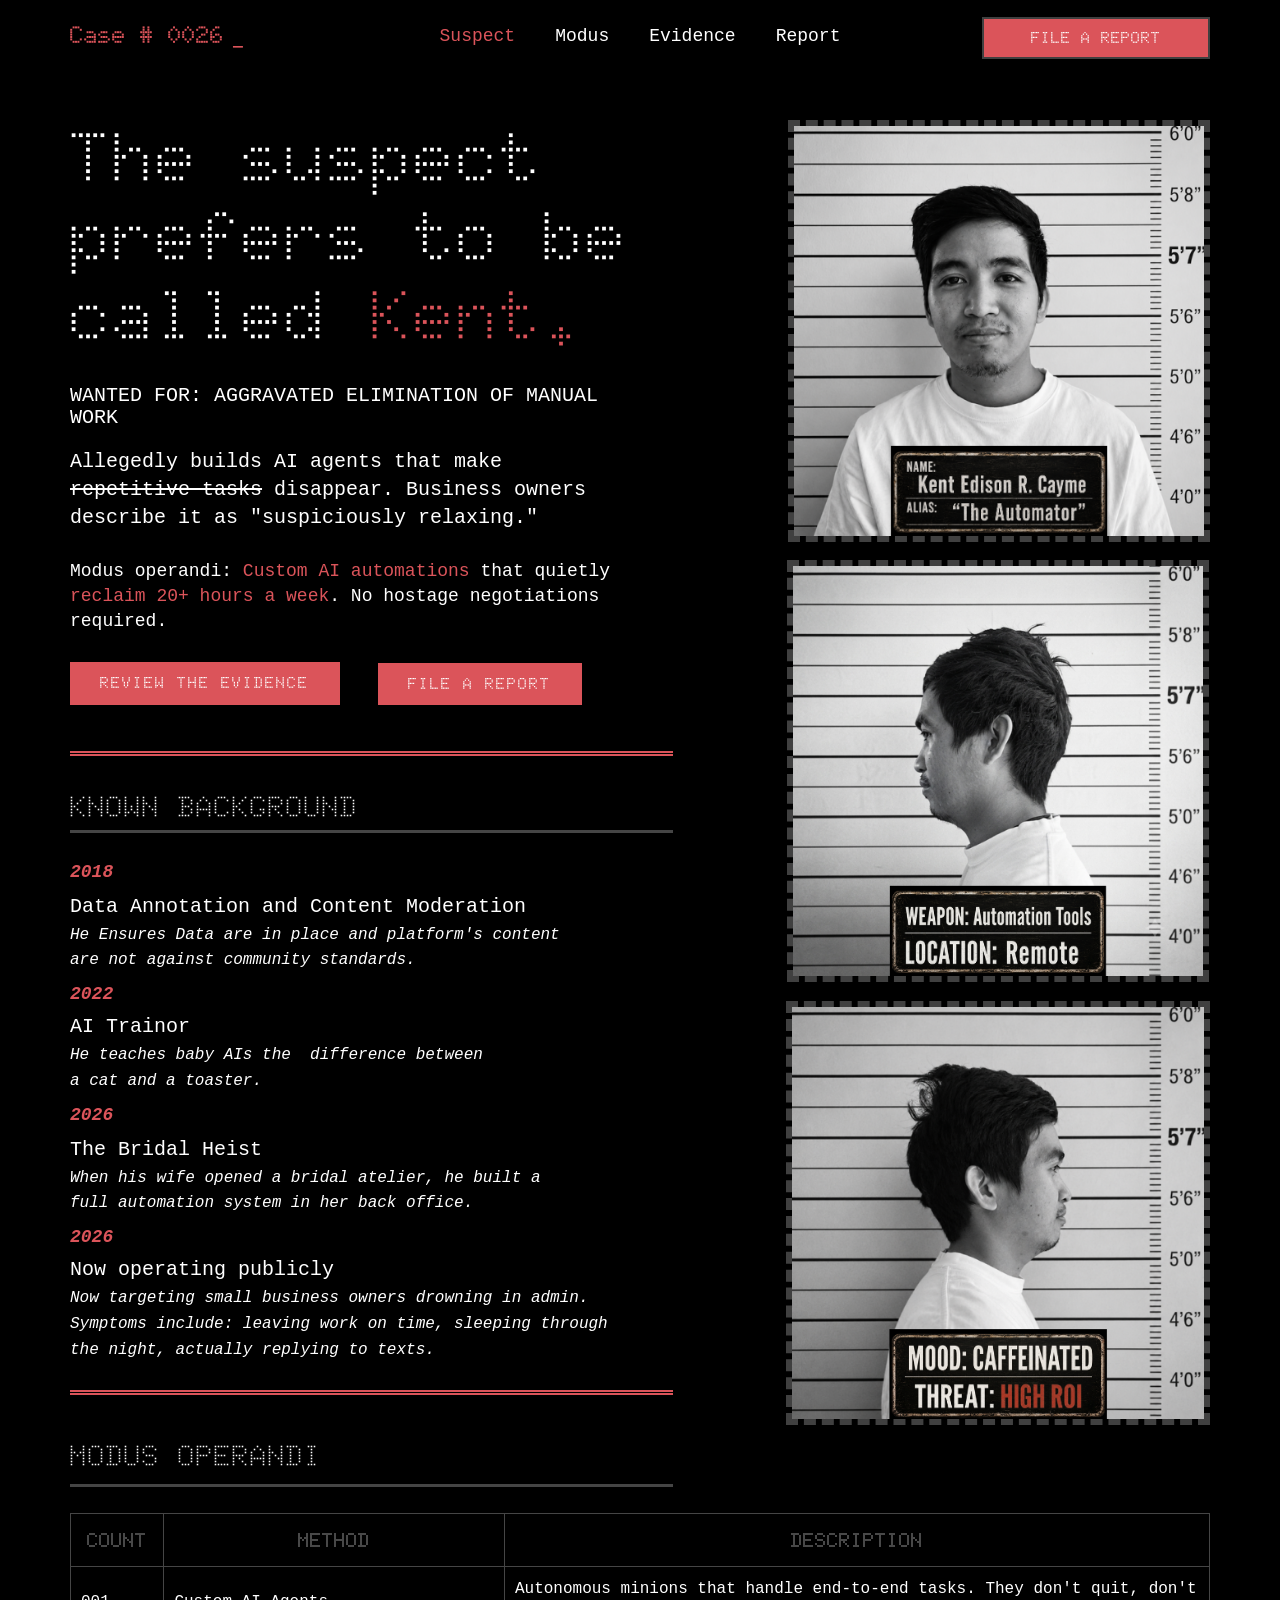
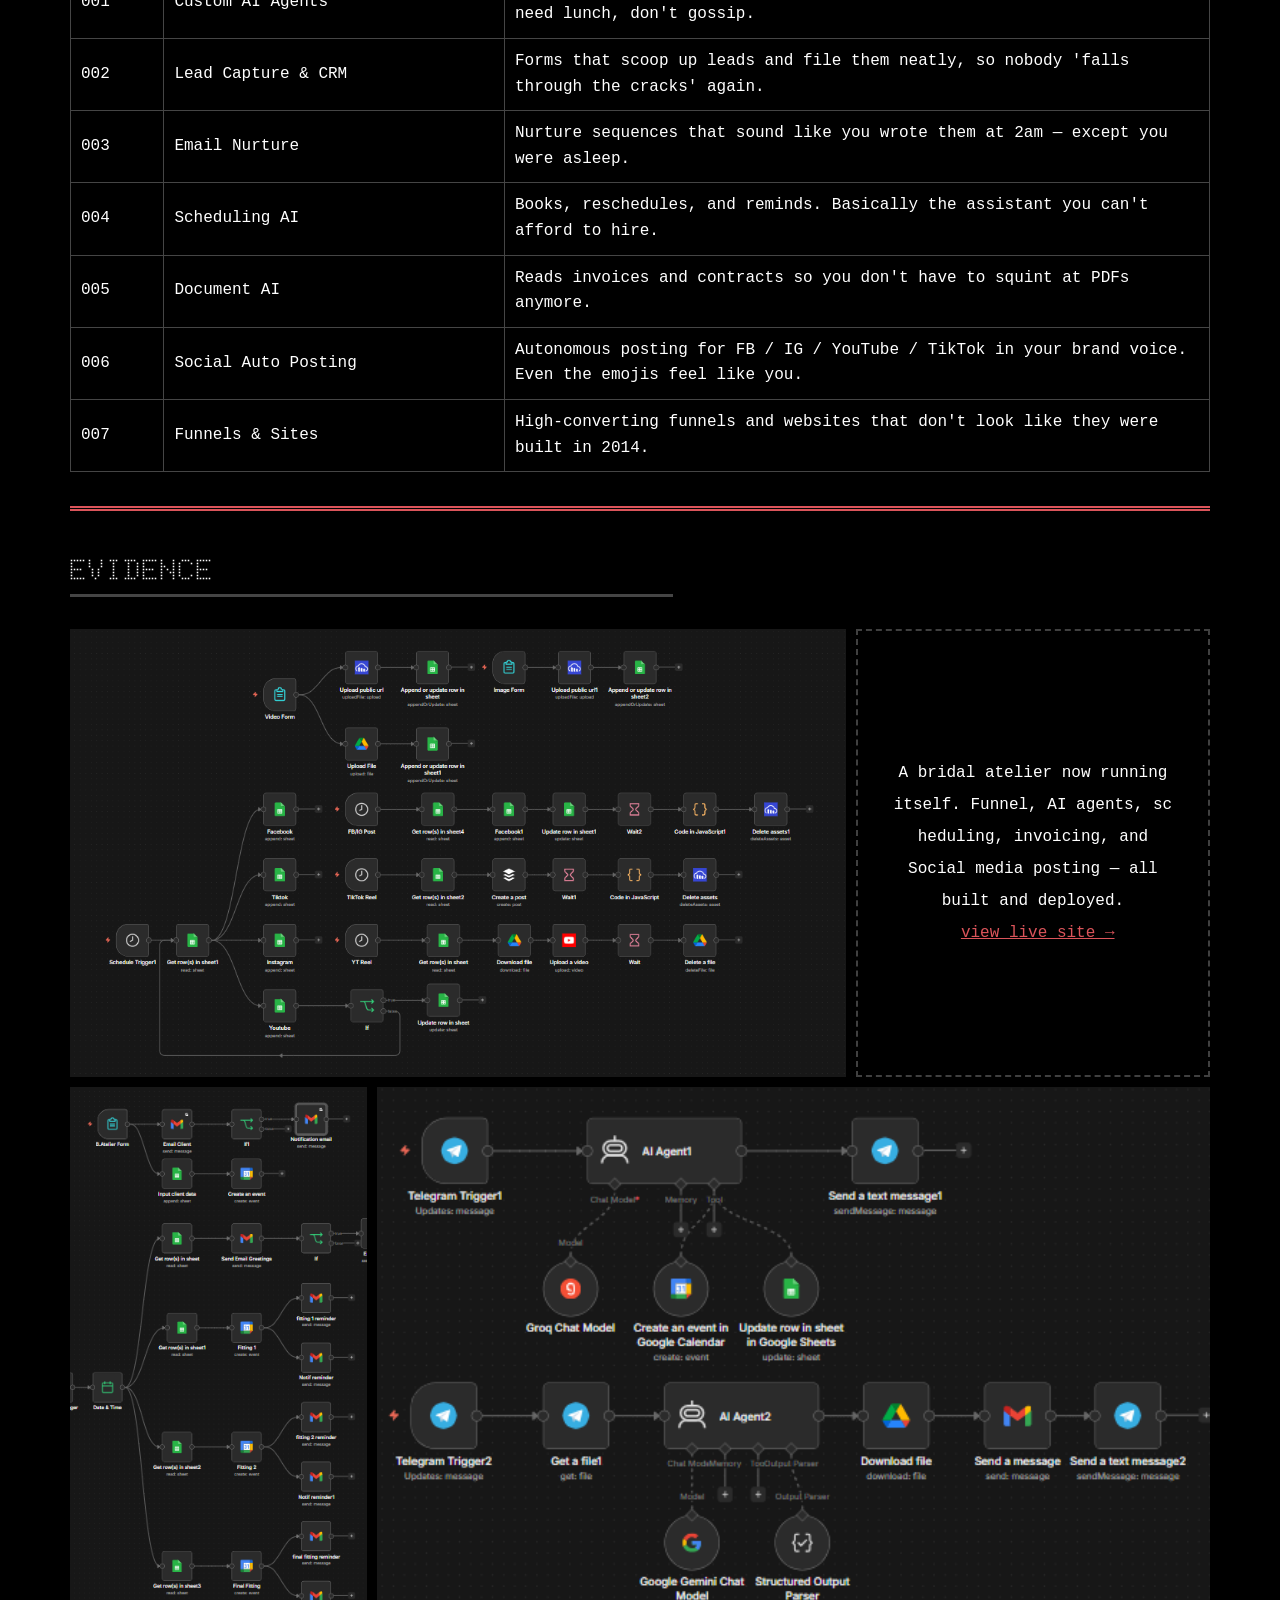
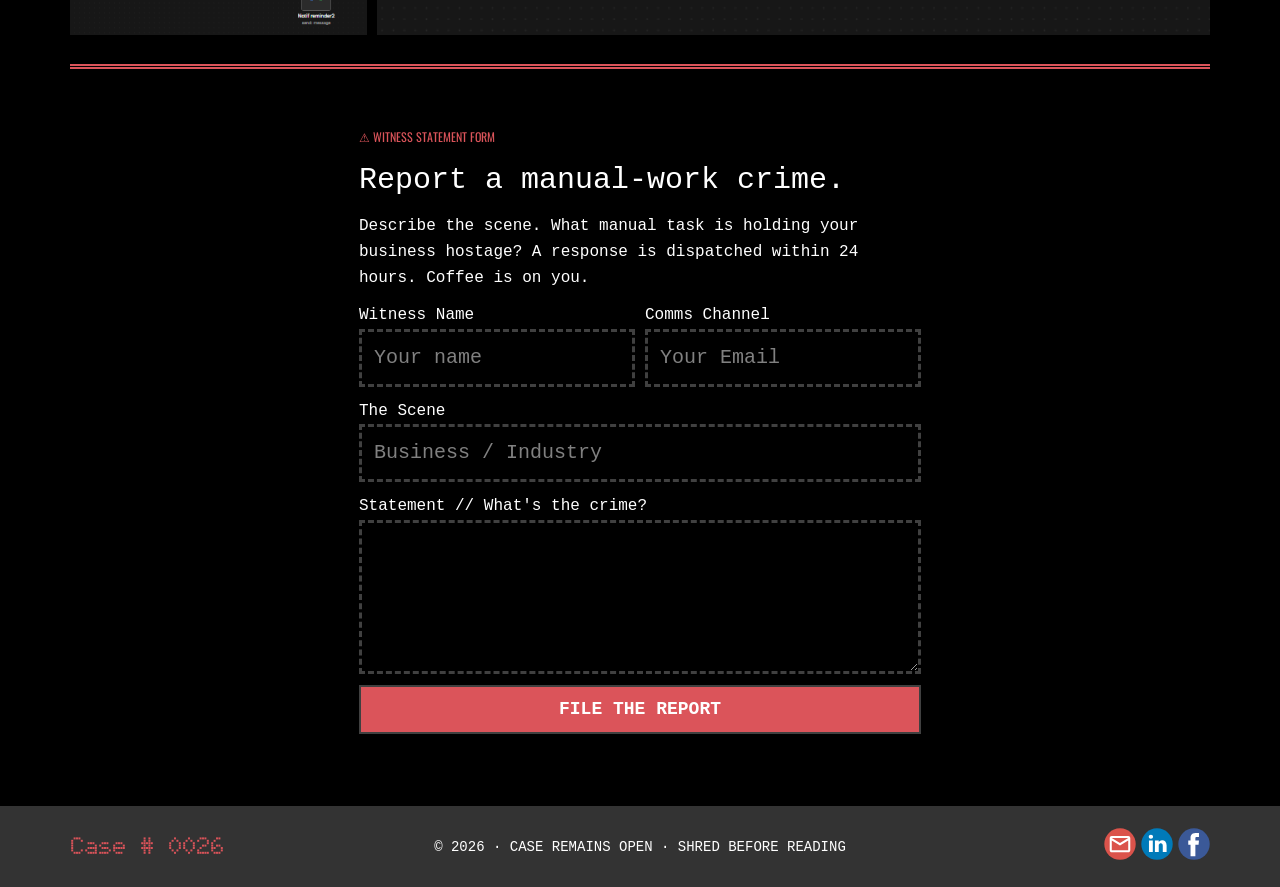
==== index.html @ fbcd0677 "Add files via upload" ====
<!DOCTYPE html>
<html style="font-size: 16px;" lang="en"><head>
    <meta name="viewport" content="width=device-width, initial-scale=1.0">
    <meta charset="utf-8">
    <meta name="keywords" content="​The suspect prefers to be called&nbsp;Kent., ​WANTED FOR: AGGRAVATED ELIMINATION OF MANUAL WORK">
    <meta name="description" content="">
    <title>Home</title>
    <link rel="stylesheet" href="nicepage.css" media="screen">
<link rel="stylesheet" href="index.css" media="screen">
    <script class="u-script" type="text/javascript" src="jquery.js" defer=""></script>
    <script class="u-script" type="text/javascript" src="nicepage.js" defer=""></script>
    <meta name="generator" content="Nicepage 8.6.2, nicepage.com">
    
    
    
    
    
    
    <link id="u-page-google-font" rel="stylesheet" href="https://fonts.googleapis.com/css2?display=swap&amp;family=Roboto:ital,wght@0,100;0,200;0,300;0,400;0,500;0,600;0,700;0,800;0,900;1,100;1,200;1,300;1,400;1,500;1,600;1,700;1,800;1,900&amp;family=Open+Sans:ital,wght@0,300;0,400;0,500;0,600;0,700;0,800;1,300;1,400;1,500;1,600;1,700;1,800&amp;family=Oswald:wght@200;300;400;500;600;700&amp;family=Doto:wght@100;200;300;400;500;600;700;800;900">
    <script type="application/ld+json">{
		"@context": "http://schema.org",
		"@type": "Organization",
		"name": "",
		"sameAs": [
				"mailto:kent.cayme@gmail.com",
				"https://www.linkedin.com/in/kent-cayme/",
				"https://www.facebook.com/kent.cayme"
		]
}</script>
    <meta name="theme-color" content="#478ac9">
    <meta property="og:title" content="Home">
    <meta property="og:type" content="website">
  <meta data-intl-tel-input-cdn-path="intlTelInput/"></head>
  <body data-home-page="Home.html" data-home-page-title="Home" data-path-to-root="./" data-include-products="false" class="u-body u-clearfix u-overlap u-overlap-contrast u-overlap-transparent u-xl-mode" data-lang="en"><header class="u-clearfix u-header u-sticky u-sticky-088b u-header" id="header" data-animation-name="" data-animation-duration="0" data-animation-delay="0" data-animation-direction=""><style class="u-sticky-style" data-style-id="088b">.u-sticky-fixed.u-sticky-088b, .u-body.u-sticky-fixed .u-sticky-088b {
background-color: #000000 !important; background-image: none !important
}.u-sticky-fixed.u-sticky-088b:before, .u-body.u-sticky-fixed .u-sticky-088b:before {
borders: top right bottom left !important; background-color: unset !important
} .u-sticky-fixed.u-sticky-088b .u-background-video, .u-body.u-sticky-fixed .u-sticky-088b .u-background-video {
display: none !important
}</style><div class="u-clearfix u-sheet u-valign-middle-lg u-valign-middle-md u-valign-middle-sm u-sheet-1">
        <p class="u-custom-font u-text u-text-default u-text-palette-2-base u-text-1">
          <a class="u-active-none u-border-none u-btn u-button-link u-button-style u-hover-none u-none u-text-palette-2-base u-btn-1" href="./#block-7" data-page-id="153428458">Case # 0026</a>
        </p>
        <p class="infinite u-text u-text-default-lg u-text-default-md u-text-default-sm u-text-default-xl u-text-palette-2-base u-text-2" data-animation-name="flash" data-animation-duration="2000" data-animation-delay="0" data-animation-direction="">_</p>
        <nav class="u-menu u-menu-one-level u-offcanvas u-menu-1" data-responsive-from="SM" role="navigation">
          <div class="menu-collapse u-custom-font u-font-courier-new" style="font-size: 1.125rem; letter-spacing: 0px;">
            <a class="u-button-style u-custom-border u-custom-left-right-menu-spacing u-custom-padding-bottom u-custom-text-active-color u-custom-text-hover-color u-custom-top-bottom-menu-spacing u-hamburger-link u-nav-link u-text-active-palette-1-base u-text-hover-palette-2-base" href="#" tabindex="-1" aria-label="Open menu" aria-controls="18aa">
              <svg class="u-svg-link" viewBox="0 0 24 24"><use xmlns:xlink="http://www.w3.org/1999/xlink" xlink:href="#menu-hamburger"></use></svg>
              <svg class="u-svg-content" version="1.1" id="menu-hamburger" viewBox="0 0 16 16" x="0px" y="0px" xmlns:xlink="http://www.w3.org/1999/xlink" xmlns="http://www.w3.org/2000/svg"><g><rect y="1" width="16" height="2"></rect><rect y="7" width="16" height="2"></rect><rect y="13" width="16" height="2"></rect>
</g></svg>
            </a>
          </div>
          <div class="u-custom-menu u-nav-container">
            <ul role="menubar" class="u-custom-font u-font-courier-new u-nav u-unstyled u-nav-1"><li role="none" class="u-nav-item"><a tabindex="-1" role="menuitem" class="u-button-style u-nav-link u-text-hover-palette-2-base u-nav-link-2" href="./#block-7" data-page-id="153428458" aria-haspopup="true">Suspect</a>
</li><li role="none" class="u-nav-item"><a tabindex="-1" role="menuitem" class="u-button-style u-nav-link u-text-hover-palette-2-base u-nav-link-2" href="./#block-8" data-page-id="153428458">Modus</a>
</li><li role="none" class="u-nav-item"><a tabindex="-1" role="menuitem" class="u-button-style u-nav-link u-text-hover-palette-2-base u-nav-link-2" href="./#block-9" data-page-id="153428458">Evidence</a>
</li><li role="none" class="u-nav-item"><a tabindex="-1" role="menuitem" class="u-button-style u-nav-link u-text-hover-palette-2-base u-nav-link-2" href="./#block-10" data-page-id="153428458">Report</a>
</li></ul>
          </div>
          <div class="u-custom-menu u-nav-container-collapse" id="18aa" role="region" aria-label="Menu panel">
            <div class="u-black u-container-style u-inner-container-layout u-opacity u-opacity-95 u-sidenav">
              <div class="u-inner-container-layout u-sidenav-overflow">
                <div class="u-menu-close" tabindex="-1" aria-label="Close menu"></div>
                <ul class="u-align-center u-nav u-popupmenu-items u-unstyled u-nav-2" role="menubar"><li role="none" class="u-nav-item"><a tabindex="-1" role="menuitem" class="u-button-style u-nav-link" href="./#block-7" data-page-id="153428458" aria-haspopup="true">Suspect</a>
</li><li role="none" class="u-nav-item"><a tabindex="-1" role="menuitem" class="u-button-style u-nav-link" href="./#block-8" data-page-id="153428458">Modus</a>
</li><li role="none" class="u-nav-item"><a tabindex="-1" role="menuitem" class="u-button-style u-nav-link" href="./#block-9" data-page-id="153428458">Evidence</a>
</li><li role="none" class="u-nav-item"><a tabindex="-1" role="menuitem" class="u-button-style u-nav-link" href="./#block-10" data-page-id="153428458">Report</a>
</li></ul>
              </div>
            </div>
            <div class="u-black u-menu-overlay u-opacity u-opacity-70"></div>
          </div>
        </nav>
        <a href="./#block-10" data-page-id="153428458" class="u-align-center u-border-2 u-border-grey-75 u-border-hover-grey-60 u-btn u-button-style u-custom-font u-hover-white u-palette-2-base u-text-active-white u-btn-2">FILE A REPORT </a>
      </div><style class="u-sticky-style" data-style-id="088b">.u-sticky-fixed.u-sticky-088b, .u-body.u-sticky-fixed .u-sticky-088b {
background-color: #000000 !important; background-image: none !important
}.u-sticky-fixed.u-sticky-088b:before, .u-body.u-sticky-fixed .u-sticky-088b:before {
borders: top right bottom left !important; background-color: unset !important
} .u-sticky-fixed.u-sticky-088b .u-background-video, .u-body.u-sticky-fixed .u-sticky-088b .u-background-video {
display: none !important
}</style></header>
    <section class="u-black u-clearfix u-section-1" id="block-7">
      <div class="u-clearfix u-sheet u-valign-bottom-xl u-sheet-1">
        <div class="data-layout-selected u-align-left-xs u-clearfix u-expanded-width u-layout-wrap u-layout-wrap-1">
          <div class="u-layout">
            <div class="u-layout-row">
              <div class="u-container-align-center-xs u-container-style u-layout-cell u-size-36 u-layout-cell-1">
                <div class="u-container-layout u-valign-top-xl u-container-layout-1">
                  <h1 class="u-align-center-xs u-custom-font u-text u-text-1"> The suspect prefers to be called&nbsp;<span class="u-text-palette-2-base">Kent.</span>
                  </h1>
                  <h2 class="u-align-center-xs u-custom-font u-font-courier-new u-text u-text-2"> WANTED FOR: AGGRAVATED ELIMINATION OF MANUAL WORK</h2>
                  <h6 class="u-align-center-xs u-custom-font u-font-courier-new u-text u-text-3"> Allegedly builds AI agents that make&nbsp;<br><span style="text-decoration: line-through !important;">repetitive tasks</span> disappear. Business owners&nbsp;<br>describe it as "suspiciously relaxing." 
                  </h6>
                  <p class="u-align-center-xs u-custom-font u-font-courier-new u-text u-text-4"> Modus operandi: <span class="u-text-palette-2-base">Custom AI automations</span>&nbsp;that quietly <span class="u-text-palette-2-base">reclaim&nbsp;20+ hours a week</span>. No hostage negotiations required.
                  </p>
                  <a href="./#block-9" data-page-id="153428458" class="u-align-center-xs u-border-none u-btn u-button-style u-custom-font u-hover-white u-palette-2-base u-btn-1"> Review the Evidence</a>
                  <a href="./#block-10" data-page-id="153428458" class="u-align-center-xs u-border-none u-btn u-button-style u-custom-font u-hover-white u-palette-2-base u-btn-2">File A report </a>
                  <div class="u-border-5 u-border-palette-2-base u-shape u-shape-bottom u-shape-left u-shape-line u-shape-right u-shape-1"></div>
                  <p class="u-align-center-xs u-custom-font u-text u-text-5">KNOWN BACKGROUND</p>
                  <div class="u-border-3 u-border-grey-dark-1 u-expanded-width-xs u-shape u-shape-bottom u-shape-left u-shape-line u-shape-right u-shape-2"></div>
                  <p class="u-align-center-xs u-custom-font u-font-courier-new u-text u-text-palette-2-base u-text-6">2018</p>
                  <p class="u-align-center-xs u-custom-font u-font-courier-new u-text u-text-default u-text-7">Data Annotation and Content Moderat<span style="font-weight: 400;"></span>ion<span style="font-weight: 700;"></span>
                  </p>
                  <p class="u-align-center-xs u-custom-font u-font-courier-new u-text u-text-8">He Ensures Data are in place and platform's content are not against community standards.</p>
                  <p class="u-align-center-xs u-custom-font u-font-courier-new u-text u-text-palette-2-base u-text-9">20<span style="font-size: 1.5rem;"></span>22
                  </p>
                  <p class="u-align-center-xs u-custom-font u-font-courier-new u-text u-text-default u-text-10">AI Trainor<span style="font-weight: 700;"></span>
                  </p>
                  <p class="u-align-center-xs u-custom-font u-font-courier-new u-text u-text-default u-text-11">He teaches baby AIs the&nbsp; difference&nbsp;between&nbsp;<br>a cat and a toaster.
                  </p>
                  <p class="u-align-center-xs u-custom-font u-font-courier-new u-text u-text-palette-2-base u-text-12">20<span style="font-size: 1.5rem;"></span>26
                  </p>
                  <p class="u-align-center-xs u-custom-font u-font-courier-new u-text u-text-13">The Bridal Heist</p>
                  <p class="u-align-center-xs u-custom-font u-font-courier-new u-text u-text-14"> When his wife opened a bridal atelier, he built a full automation system in her back office.</p>
                  <p class="u-align-center-xs u-custom-font u-font-courier-new u-text u-text-palette-2-base u-text-15">20<span style="font-size: 1.5rem;"></span>26
                  </p>
                  <p class="u-align-center-xs u-custom-font u-font-courier-new u-text u-text-16"> Now operating publicly</p>
                  <p class="u-align-center-xs u-custom-font u-font-courier-new u-text u-text-17"> Now targeting small business owners drowning in admin. Symptoms include: leaving work on time, sleeping through the night, actually replying to texts.</p>
                  <div class="u-border-5 u-border-palette-2-base u-shape u-shape-bottom u-shape-left u-shape-line u-shape-right u-shape-3"></div>
                </div>
              </div>
              <div class="u-container-style u-layout-cell u-size-24 u-layout-cell-2">
                <div class="u-container-layout u-valign-bottom-xl u-container-layout-2">
                  <img class="u-border-6 u-border-grey-75 u-hover-feature u-image u-image-default u-preserve-proportions u-image-1" src="images/Untitleddesign5.png" alt="" data-image-width="500" data-image-height="500">
                  <img class="u-border-6 u-border-grey-75 u-hover-feature u-image u-image-default u-preserve-proportions u-image-2" src="images/Untitleddesign6.png" alt="" data-image-width="500" data-image-height="500">
                  <img class="u-border-6 u-border-grey-75 u-hover-feature u-image u-image-default u-preserve-proportions u-image-3" src="images/Untitleddesign7.png" alt="" data-image-width="500" data-image-height="500">
                </div>
              </div>
            </div>
          </div>
        </div>
      </div>
      
      
      
    </section>
    <section class="u-black u-clearfix u-section-2" id="block-8">
      <div class="u-clearfix u-sheet u-valign-middle-xl u-sheet-1">
        <p class="u-align-center-xs u-custom-font u-text u-text-1">Modus Operandi<span style="font-size: 2.25rem;"></span>
        </p>
        <div class="u-border-3 u-border-grey-dark-1 u-expanded-width-xs u-shape u-shape-bottom u-shape-left u-shape-line u-shape-right u-shape-1"></div>
        <div class="u-expanded-width u-table u-table-responsive u-table-1">
          <table class="u-table-entity">
            <colgroup>
              <col width="8.2%">
              <col width="29.9%">
              <col width="61.9%">
            </colgroup>
            <tbody class="u-align-left u-custom-font u-font-courier-new u-table-body">
              <tr style="height: 39px;">
                <td class="u-align-center u-border-1 u-border-grey-dark-1 u-custom-font u-table-cell u-table-cell-1"> COUNT</td>
                <td class="u-align-center u-border-1 u-border-grey-dark-1 u-custom-font u-table-cell u-table-cell-2">METHOD </td>
                <td class="u-align-center u-border-1 u-border-grey-dark-1 u-custom-font u-table-cell u-table-cell-3"> DESCRIPTION</td>
              </tr>
              <tr style="height: 60px;">
                <td class="u-border-1 u-border-grey-dark-1 u-table-cell u-table-cell-4">001</td>
                <td class="u-border-1 u-border-grey-dark-1 u-table-cell u-table-cell-5"> Custom AI Agents</td>
                <td class="u-border-1 u-border-grey-dark-1 u-table-cell u-table-cell-6"> Autonomous minions that handle end-to-end tasks. They don't quit, don't need lunch, don't gossip.</td>
              </tr>
              <tr style="height: 60px;">
                <td class="u-border-1 u-border-grey-dark-1 u-table-cell u-table-cell-7">002</td>
                <td class="u-border-1 u-border-grey-dark-1 u-table-cell u-table-cell-8">Lead Capture &amp; CRM </td>
                <td class="u-border-1 u-border-grey-dark-1 u-table-cell u-table-cell-9"> Forms that scoop up leads and file them neatly, so nobody 'falls through the cracks' again.</td>
              </tr>
              <tr style="height: 60px;">
                <td class="u-border-1 u-border-grey-dark-1 u-table-cell u-table-cell-10">003</td>
                <td class="u-border-1 u-border-grey-dark-1 u-table-cell u-table-cell-11"> Email Nurture</td>
                <td class="u-border-1 u-border-grey-dark-1 u-table-cell u-table-cell-12"> Nurture sequences that sound like you wrote them at 2am — except you were asleep.</td>
              </tr>
              <tr style="height: 60px;">
                <td class="u-border-1 u-border-grey-dark-1 u-table-cell u-table-cell-13">004</td>
                <td class="u-border-1 u-border-grey-dark-1 u-table-cell u-table-cell-14"> Scheduling AI</td>
                <td class="u-border-1 u-border-grey-dark-1 u-table-cell u-table-cell-15"> Books, reschedules, and reminds. Basically the assistant you can't afford to hire.</td>
              </tr>
              <tr style="height: 60px;">
                <td class="u-border-1 u-border-grey-dark-1 u-table-cell u-table-cell-16">005</td>
                <td class="u-border-1 u-border-grey-dark-1 u-table-cell u-table-cell-17"> Document AI</td>
                <td class="u-border-1 u-border-grey-dark-1 u-table-cell u-table-cell-18"> Reads invoices and contracts so you don't have to squint at PDFs anymore.</td>
              </tr>
              <tr style="height: 60px;">
                <td class="u-border-1 u-border-grey-dark-1 u-table-cell u-table-cell-19">006</td>
                <td class="u-border-1 u-border-grey-dark-1 u-table-cell u-table-cell-20"> Social Auto Posting</td>
                <td class="u-border-1 u-border-grey-dark-1 u-table-cell u-table-cell-21"> Autonomous posting for FB / IG / YouTube / TikTok in your brand voice. Even the emojis feel like you.</td>
              </tr>
              <tr style="height: 60px;">
                <td class="u-border-1 u-border-grey-dark-1 u-table-cell u-table-cell-22">007</td>
                <td class="u-border-1 u-border-grey-dark-1 u-table-cell u-table-cell-23"> Funnels &amp; Sites</td>
                <td class="u-border-1 u-border-grey-dark-1 u-table-cell u-table-cell-24"> High-converting funnels and websites that don't look like they were built in 2014.</td>
              </tr>
            </tbody>
          </table>
        </div>
      </div>
    </section>
    <section class="u-black u-clearfix u-section-3" id="block-9">
      <div class="u-clearfix u-sheet u-sheet-1">
        <div class="u-border-5 u-border-palette-2-base u-expanded-width u-shape u-shape-bottom u-shape-left u-shape-line u-shape-right u-shape-1"></div>
        <p class="u-align-center-xs u-custom-font u-text u-text-1">Evidence</p>
        <div class="u-border-3 u-border-grey-dark-1 u-expanded-width-xs u-shape u-shape-bottom u-shape-left u-shape-line u-shape-right u-shape-2"></div>
        <div class="data-layout-selected u-clearfix u-expanded-width u-gutter-10 u-layout-wrap u-layout-wrap-1">
          <div class="u-gutter-0 u-layout">
            <div class="u-layout-col">
              <div class="u-size-30">
                <div class="u-layout-row">
                  <div class="u-container-style u-hover-feature u-image u-layout-cell u-size-41 u-image-1" data-image-width="1040" data-image-height="630">
                    <div class="u-container-layout u-container-layout-1"></div>
                  </div>
                  <div class="u-container-style u-layout-cell u-size-19 u-layout-cell-2">
                    <div class="u-container-layout u-container-layout-2">
                      <div class="u-align-center u-border-2 u-border-grey-75 u-container-align-center u-container-style u-expanded-width u-group u-group-1">
                        <div class="u-container-layout u-valign-middle-xl u-valign-middle-xs u-container-layout-3">
                          <p class="u-custom-font u-font-courier-new u-text u-text-2"> A bridal atelier now running itself. Funnel, AI agents, sc​heduling, invoicing, and Social media posting — all built and deployed.<br>&nbsp;<a href="https://b-atelier.carrd.co/" class="u-active-none u-border-none u-btn u-button-link u-button-style u-hover-none u-none u-text-palette-2-base u-btn-1" target="_blank">view live site →</a>
                          </p>
                        </div>
                      </div>
                    </div>
                  </div>
                </div>
              </div>
              <div class="u-size-30">
                <div class="u-layout-row">
                  <div class="u-container-style u-hover-feature u-image u-layout-cell u-size-16 u-image-2">
                    <div class="u-container-layout u-valign-middle-xl u-container-layout-4"></div>
                  </div>
                  <div class="u-container-style u-hover-feature u-image u-layout-cell u-size-44 u-image-3">
                    <div class="u-container-layout u-container-layout-5"></div>
                  </div>
                </div>
              </div>
            </div>
          </div>
        </div>
      </div>
      
      
      
    </section>
    <section class="u-black u-clearfix u-section-4" id="block-10">
      <div class="u-clearfix u-sheet u-sheet-1">
        <div class="u-border-5 u-border-palette-2-base u-expanded-width u-shape u-shape-bottom u-shape-left u-shape-line u-shape-right u-shape-1"></div>
        <div class="u-expanded-width-xs u-form u-form-1">
          <form action="https://vmi3275437.contaboserver.net/webhook/Submit_Report" class="u-clearfix u-form-spacing-10 u-form-vertical u-inner-form" source="custom" name="Form" style="padding: 10px;" redirect-address="Thank-you.html" method="post">
            <p class="u-custom-font u-font-oswald u-form-group u-form-text u-text u-text-palette-2-base u-text-1"> ⚠ WITNESS STATEMENT FORM</p>
            <p class="u-custom-font u-font-courier-new u-form-group u-form-text u-text u-text-2"> Report a manual-work crime. </p>
            <p class="u-custom-font u-font-courier-new u-form-group u-form-text u-text u-text-3"> Describe the scene. What manual task is holding your business hostage? A response is dispatched within 24 hours. Coffee is on you.</p>
            <div class="u-form-group u-form-partition-factor-2">
              <label for="email-56d2" class="u-custom-font u-font-courier-new u-label u-text-white">Witness Name</label>
              <input type="text" placeholder="Your name" id="email-56d2" name="Name" class="u-border-3 u-border-grey-75 u-border-no-left u-border-no-right u-border-no-top u-custom-font u-font-courier-new u-input u-input-rectangle u-none u-input-1" required="required">
            </div>
            <div class="u-form-email u-form-group u-form-partition-factor-2 u-form-group-5">
              <label for="text-3a73" class="u-custom-font u-font-courier-new u-label u-text-white">Comms Channel</label>
              <input type="email" placeholder="Your Email" id="text-3a73" name="Email" class="u-border-3 u-border-grey-75 u-custom-font u-font-courier-new u-input u-input-rectangle u-none u-input-2" required="required">
            </div>
            <div class="u-form-group u-form-group-6">
              <label for="text-a0b1" class="u-custom-font u-font-courier-new u-label u-text-white">The Scene</label>
              <input type="text" placeholder="Business / Industry" id="text-a0b1" name="business_type" class="u-border-3 u-border-grey-75 u-custom-font u-font-courier-new u-input u-input-rectangle u-none u-input-3">
            </div>
            <div class="u-form-group u-form-textarea u-form-group-7">
              <label for="textarea-b397" class="u-custom-font u-font-courier-new u-label u-text-white">Statement // What's the crime?</label>
              <textarea rows="4" cols="50" id="textarea-b397" name="textarea" class="u-border-3 u-border-grey-75 u-custom-font u-font-courier-new u-input u-input-rectangle u-none u-input-4" placeholder="​"></textarea>
            </div>
            <div class="u-align-left u-form-group u-form-submit">
              <a href="#" class="u-border-2 u-border-grey-75 u-border-hover-grey-60 u-btn u-btn-submit u-button-style u-custom-font u-font-courier-new u-hover-white u-palette-2-base u-btn-1">File the report</a>
              <input type="submit" value="submit" class="u-form-control-hidden">
            </div>
            <div class="u-form-send-message u-form-send-success">Success!</div>
            <div class="u-form-send-error u-form-send-message">Great!</div>
            <input type="hidden" value="" name="recaptchaResponse">
          </form>
        </div>
      </div>
    </section>
    
    
    
    <footer class="u-align-center u-clearfix u-container-align-center-lg u-container-align-center-md u-container-align-center-sm u-container-align-center-xl u-footer u-grey-80 u-footer" id="footer"><div class="u-clearfix u-sheet u-sheet-1">
        <p class="u-custom-font u-text u-text-default u-text-palette-2-base u-text-1">
          <a class="u-active-none u-border-none u-btn u-button-link u-button-style u-hover-none u-none u-text-palette-2-base u-btn-1" href="./#block-7" data-page-id="153428458">Case # 0026</a>
        </p>
        <div class="u-social-icons u-social-icons-1">
          <a class="u-social-url" target="_blank" data-type="Email" title="Email" href="mailto:kent.cayme@gmail.com"><span class="u-icon u-social-email u-social-icon u-icon-1"><svg class="u-svg-link" preserveAspectRatio="xMidYMin slice" viewBox="0 0 112 112" style=""><use xlink:href="#svg-44da"></use></svg><svg class="u-svg-content" viewBox="0 0 112 112" x="0" y="0" id="svg-44da"><circle fill="currentColor" cx="56.1" cy="56.1" r="55"></circle><path id="path3864" fill="#FFFFFF" d="M27.2,28h57.6c4,0,7.2,3.2,7.2,7.2l0,0v42.7c0,3.9-3.2,7.2-7.2,7.2l0,0H27.2
	c-4,0-7.2-3.2-7.2-7.2V35.2C20,31.1,23.2,28,27.2,28 M56,52.9l28.8-17.8H27.2L56,52.9 M27.2,77.7h57.6V43.5L56,61.3L27.2,43.5V77.7z
	"></path></svg></span>
          </a>
          <a class="u-social-url" target="_blank" data-type="LinkedIn" title="LinkedIn" href="https://www.linkedin.com/in/kent-cayme/"><span class="u-icon u-social-icon u-social-linkedin u-icon-2"><svg class="u-svg-link" preserveAspectRatio="xMidYMin slice" viewBox="0 0 112 112" style=""><use xlink:href="#svg-86ae"></use></svg><svg class="u-svg-content" viewBox="0 0 112 112" x="0" y="0" id="svg-86ae"><circle fill="currentColor" cx="56.1" cy="56.1" r="55"></circle><path fill="#FFFFFF" d="M41.3,83.7H27.9V43.4h13.4V83.7z M34.6,37.9L34.6,37.9c-4.6,0-7.5-3.1-7.5-7c0-4,3-7,7.6-7s7.4,3,7.5,7
      C42.2,34.8,39.2,37.9,34.6,37.9z M89.6,83.7H76.2V62.2c0-5.4-1.9-9.1-6.8-9.1c-3.7,0-5.9,2.5-6.9,4.9c-0.4,0.9-0.4,2.1-0.4,3.3v22.5
      H48.7c0,0,0.2-36.5,0-40.3h13.4v5.7c1.8-2.7,5-6.7,12.1-6.7c8.8,0,15.4,5.8,15.4,18.1V83.7z"></path></svg></span>
          </a>
          <a class="u-social-url" title="facebook" target="_blank" href="https://www.facebook.com/kent.cayme"><span class="u-icon u-social-facebook u-social-icon u-icon-3"><svg class="u-svg-link" preserveAspectRatio="xMidYMin slice" viewBox="0 0 112 112" style=""><use xlink:href="#svg-5e2e"></use></svg><svg class="u-svg-content" viewBox="0 0 112 112" x="0" y="0" id="svg-5e2e"><circle fill="currentColor" cx="56.1" cy="56.1" r="55"></circle><path fill="#FFFFFF" d="M73.5,31.6h-9.1c-1.4,0-3.6,0.8-3.6,3.9v8.5h12.6L72,58.3H60.8v40.8H43.9V58.3h-8V43.9h8v-9.2
c0-6.7,3.1-17,17-17h12.5v13.9H73.5z"></path></svg></span>
          </a>
        </div>
        <p class="u-custom-font u-font-courier-new u-text u-text-default u-text-2"> ©&nbsp;2026&nbsp;· CASE REMAINS OPEN · SHRED BEFORE READING</p>
      </div></footer>
</body></html>
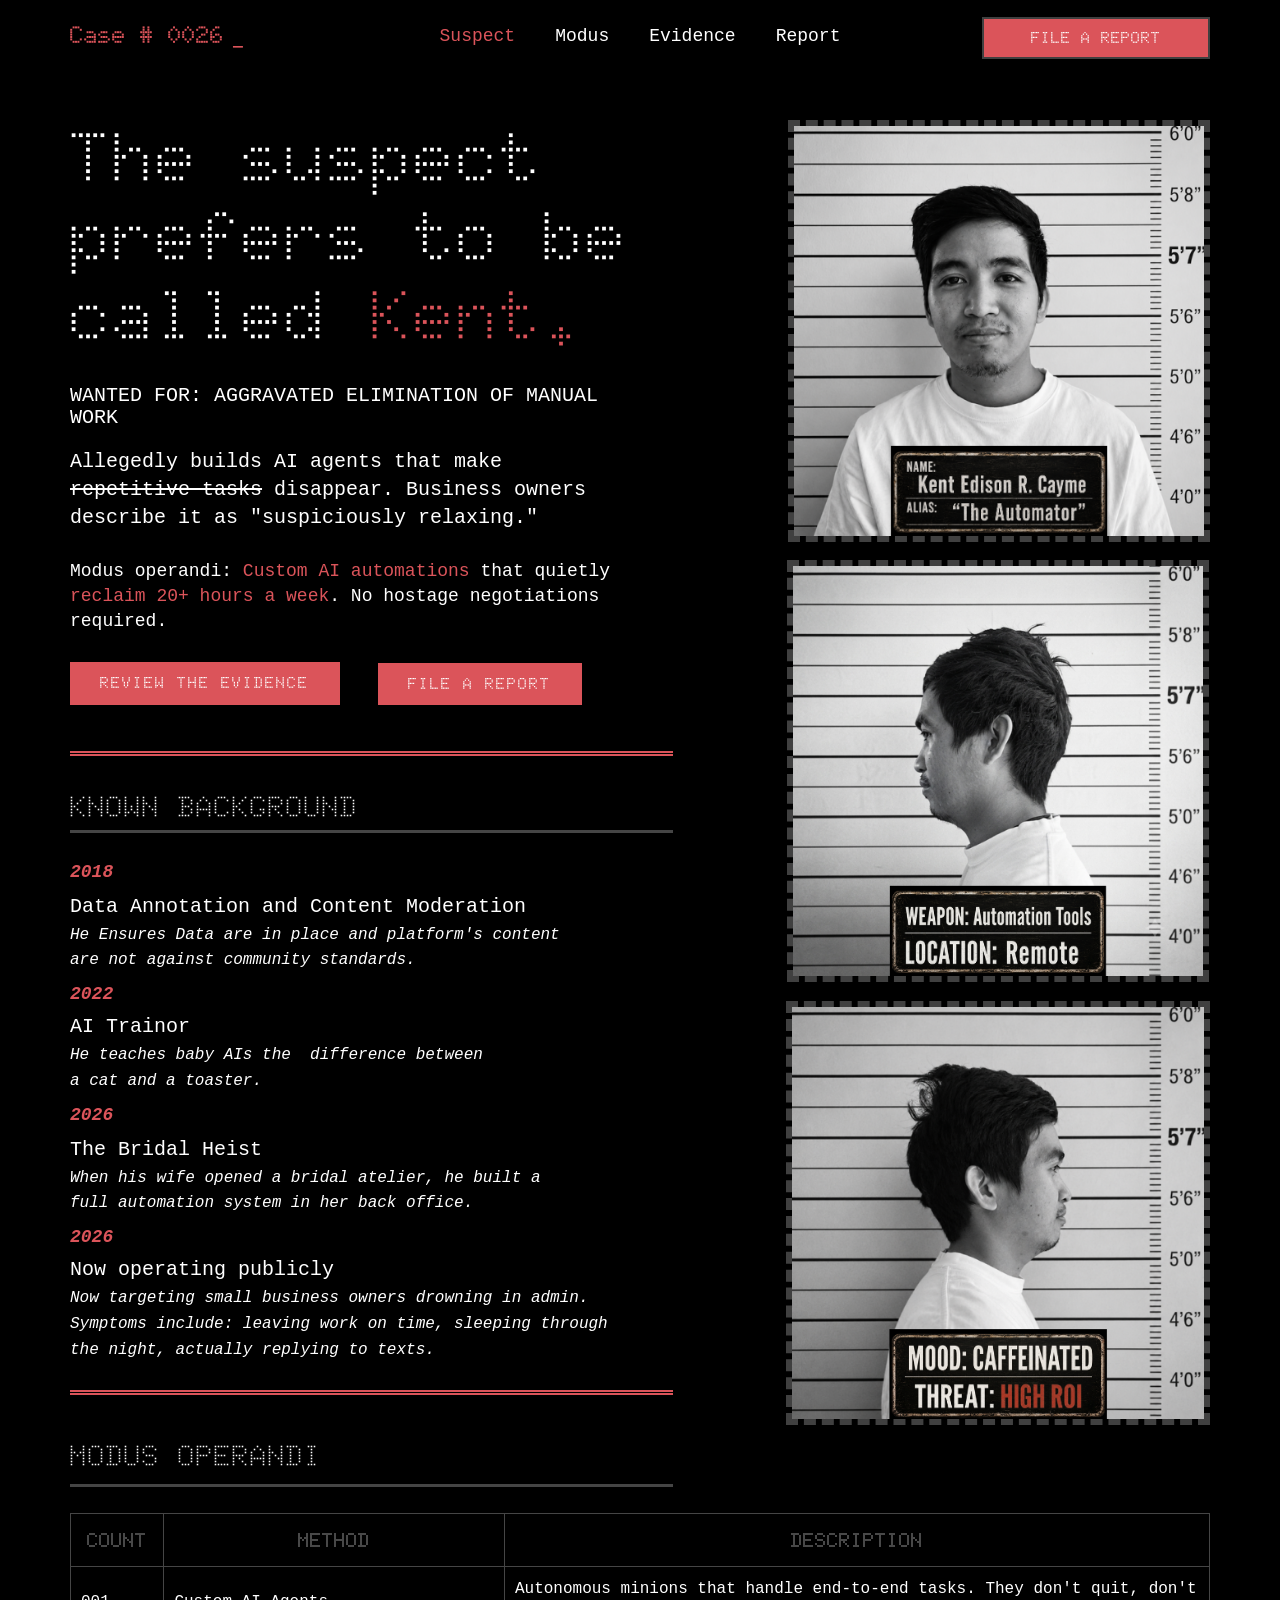
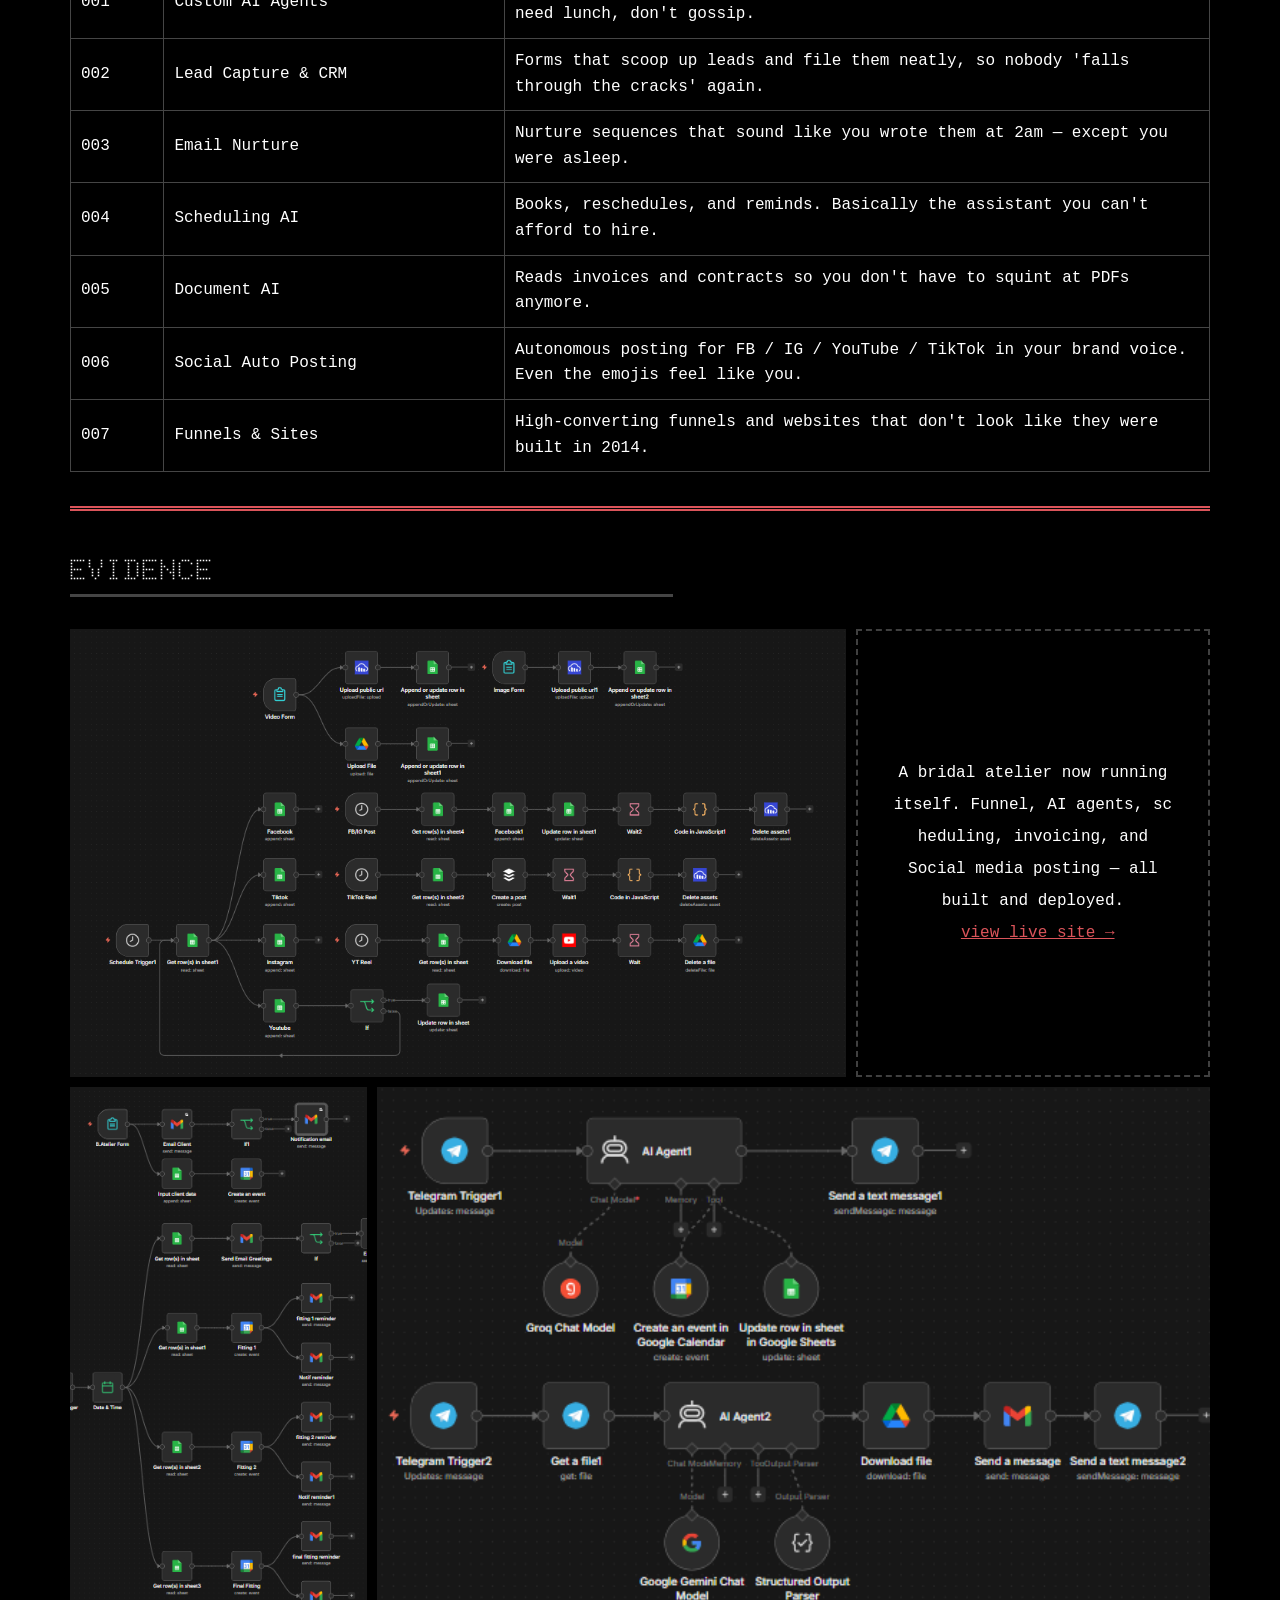
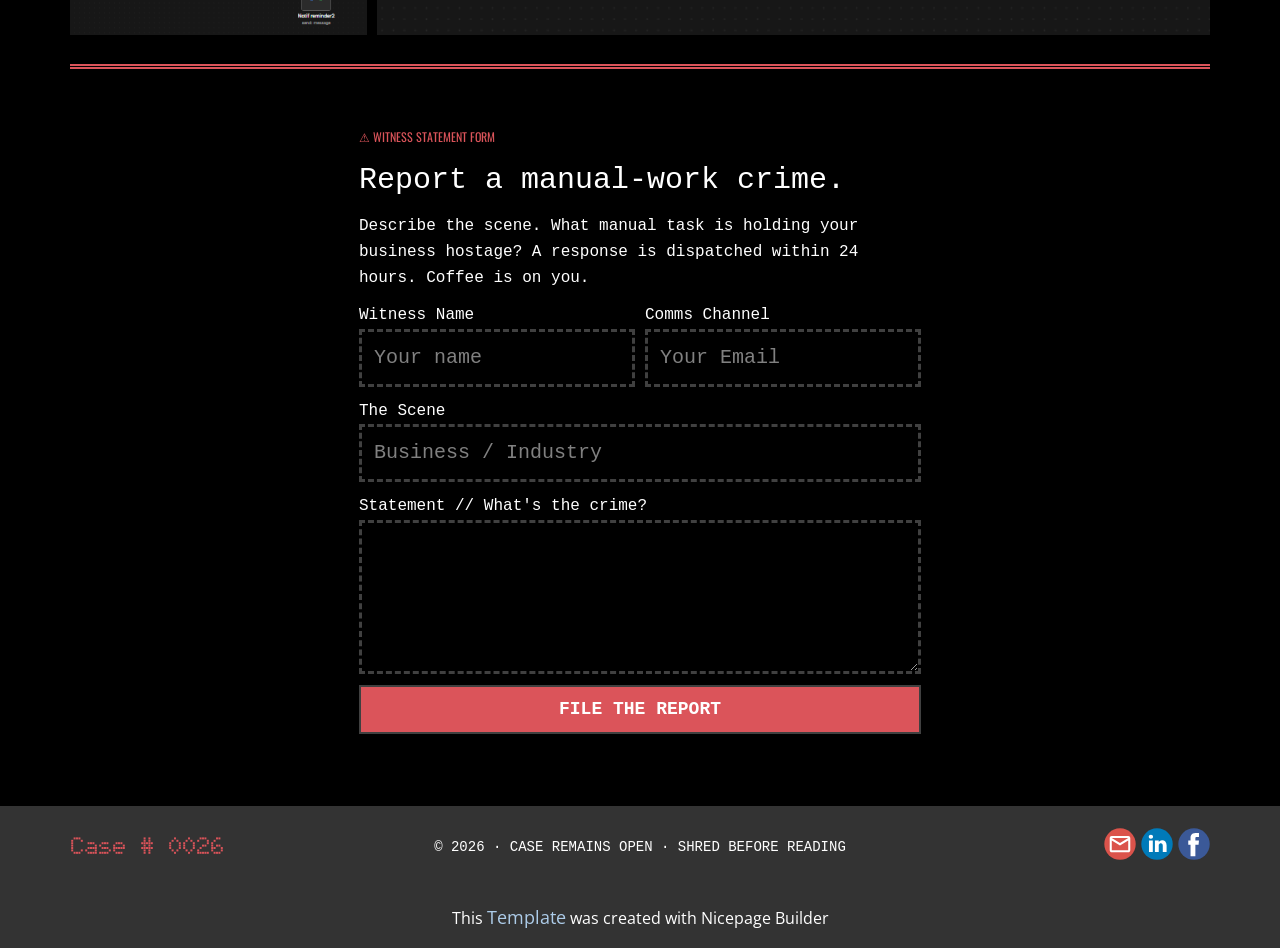
==== commit 2971a1ee: "Add files via upload" ====
--- a/index.html
+++ b/index.html
@@ -39,7 +39,7 @@
 display: none !important
 }</style><div class="u-clearfix u-sheet u-valign-middle-lg u-valign-middle-md u-valign-middle-sm u-sheet-1">
         <p class="u-custom-font u-text u-text-default u-text-palette-2-base u-text-1">
-          <a class="u-active-none u-border-none u-btn u-button-link u-button-style u-hover-none u-none u-text-palette-2-base u-btn-1" href="./#block-7" data-page-id="153428458">Case # 0026</a>
+          <a class="u-active-none u-border-none u-btn u-button-link u-button-style u-hover-none u-none u-text-palette-2-base u-btn-1" href="./#suspect" data-page-id="153428458">Case # 0026</a>
         </p>
         <p class="infinite u-text u-text-default-lg u-text-default-md u-text-default-sm u-text-default-xl u-text-palette-2-base u-text-2" data-animation-name="flash" data-animation-duration="2000" data-animation-delay="0" data-animation-direction="">_</p>
         <nav class="u-menu u-menu-one-level u-offcanvas u-menu-1" data-responsive-from="SM" role="navigation">
@@ -51,27 +51,27 @@
             </a>
           </div>
           <div class="u-custom-menu u-nav-container">
-            <ul role="menubar" class="u-custom-font u-font-courier-new u-nav u-unstyled u-nav-1"><li role="none" class="u-nav-item"><a tabindex="-1" role="menuitem" class="u-button-style u-nav-link u-text-hover-palette-2-base u-nav-link-2" href="./#block-7" data-page-id="153428458" aria-haspopup="true">Suspect</a>
-</li><li role="none" class="u-nav-item"><a tabindex="-1" role="menuitem" class="u-button-style u-nav-link u-text-hover-palette-2-base u-nav-link-2" href="./#block-8" data-page-id="153428458">Modus</a>
-</li><li role="none" class="u-nav-item"><a tabindex="-1" role="menuitem" class="u-button-style u-nav-link u-text-hover-palette-2-base u-nav-link-2" href="./#block-9" data-page-id="153428458">Evidence</a>
-</li><li role="none" class="u-nav-item"><a tabindex="-1" role="menuitem" class="u-button-style u-nav-link u-text-hover-palette-2-base u-nav-link-2" href="./#block-10" data-page-id="153428458">Report</a>
+            <ul role="menubar" class="u-custom-font u-font-courier-new u-nav u-unstyled u-nav-1"><li role="none" class="u-nav-item"><a tabindex="-1" role="menuitem" class="u-button-style u-nav-link u-text-hover-palette-2-base u-nav-link-2" href="./#suspect" data-page-id="153428458" aria-haspopup="true">Suspect</a>
+</li><li role="none" class="u-nav-item"><a tabindex="-1" role="menuitem" class="u-button-style u-nav-link u-text-hover-palette-2-base u-nav-link-2" href="./#modus" data-page-id="153428458">Modus</a>
+</li><li role="none" class="u-nav-item"><a tabindex="-1" role="menuitem" class="u-button-style u-nav-link u-text-hover-palette-2-base u-nav-link-2" href="./#evidence" data-page-id="153428458">Evidence</a>
+</li><li role="none" class="u-nav-item"><a tabindex="-1" role="menuitem" class="u-button-style u-nav-link u-text-hover-palette-2-base u-nav-link-2" href="./#report" data-page-id="153428458">Report</a>
 </li></ul>
           </div>
           <div class="u-custom-menu u-nav-container-collapse" id="18aa" role="region" aria-label="Menu panel">
             <div class="u-black u-container-style u-inner-container-layout u-opacity u-opacity-95 u-sidenav">
               <div class="u-inner-container-layout u-sidenav-overflow">
                 <div class="u-menu-close" tabindex="-1" aria-label="Close menu"></div>
-                <ul class="u-align-center u-nav u-popupmenu-items u-unstyled u-nav-2" role="menubar"><li role="none" class="u-nav-item"><a tabindex="-1" role="menuitem" class="u-button-style u-nav-link" href="./#block-7" data-page-id="153428458" aria-haspopup="true">Suspect</a>
-</li><li role="none" class="u-nav-item"><a tabindex="-1" role="menuitem" class="u-button-style u-nav-link" href="./#block-8" data-page-id="153428458">Modus</a>
-</li><li role="none" class="u-nav-item"><a tabindex="-1" role="menuitem" class="u-button-style u-nav-link" href="./#block-9" data-page-id="153428458">Evidence</a>
-</li><li role="none" class="u-nav-item"><a tabindex="-1" role="menuitem" class="u-button-style u-nav-link" href="./#block-10" data-page-id="153428458">Report</a>
+                <ul class="u-align-center u-nav u-popupmenu-items u-unstyled u-nav-2" role="menubar"><li role="none" class="u-nav-item"><a tabindex="-1" role="menuitem" class="u-button-style u-nav-link" href="./#suspect" data-page-id="153428458" aria-haspopup="true">Suspect</a>
+</li><li role="none" class="u-nav-item"><a tabindex="-1" role="menuitem" class="u-button-style u-nav-link" href="./#modus" data-page-id="153428458">Modus</a>
+</li><li role="none" class="u-nav-item"><a tabindex="-1" role="menuitem" class="u-button-style u-nav-link" href="./#evidence" data-page-id="153428458">Evidence</a>
+</li><li role="none" class="u-nav-item"><a tabindex="-1" role="menuitem" class="u-button-style u-nav-link" href="./#report" data-page-id="153428458">Report</a>
 </li></ul>
               </div>
             </div>
             <div class="u-black u-menu-overlay u-opacity u-opacity-70"></div>
           </div>
         </nav>
-        <a href="./#block-10" data-page-id="153428458" class="u-align-center u-border-2 u-border-grey-75 u-border-hover-grey-60 u-btn u-button-style u-custom-font u-hover-white u-palette-2-base u-text-active-white u-btn-2">FILE A REPORT </a>
+        <a href="./#report" data-page-id="153428458" class="u-align-center u-border-2 u-border-grey-75 u-border-hover-grey-60 u-btn u-button-style u-custom-font u-hover-white u-palette-2-base u-text-active-white u-btn-2">FILE A REPORT </a>
       </div><style class="u-sticky-style" data-style-id="088b">.u-sticky-fixed.u-sticky-088b, .u-body.u-sticky-fixed .u-sticky-088b {
 background-color: #000000 !important; background-image: none !important
 }.u-sticky-fixed.u-sticky-088b:before, .u-body.u-sticky-fixed .u-sticky-088b:before {
@@ -79,7 +79,7 @@
 } .u-sticky-fixed.u-sticky-088b .u-background-video, .u-body.u-sticky-fixed .u-sticky-088b .u-background-video {
 display: none !important
 }</style></header>
-    <section class="u-black u-clearfix u-section-1" id="block-7">
+    <section class="u-black u-clearfix u-section-1" id="suspect">
       <div class="u-clearfix u-sheet u-valign-bottom-xl u-sheet-1">
         <div class="data-layout-selected u-align-left-xs u-clearfix u-expanded-width u-layout-wrap u-layout-wrap-1">
           <div class="u-layout">
@@ -93,8 +93,8 @@
                   </h6>
                   <p class="u-align-center-xs u-custom-font u-font-courier-new u-text u-text-4"> Modus operandi: <span class="u-text-palette-2-base">Custom AI automations</span>&nbsp;that quietly <span class="u-text-palette-2-base">reclaim&nbsp;20+ hours a week</span>. No hostage negotiations required.
                   </p>
-                  <a href="./#block-9" data-page-id="153428458" class="u-align-center-xs u-border-none u-btn u-button-style u-custom-font u-hover-white u-palette-2-base u-btn-1"> Review the Evidence</a>
-                  <a href="./#block-10" data-page-id="153428458" class="u-align-center-xs u-border-none u-btn u-button-style u-custom-font u-hover-white u-palette-2-base u-btn-2">File A report </a>
+                  <a href="./#evidence" data-page-id="153428458" class="u-align-center-xs u-border-none u-btn u-button-style u-custom-font u-hover-white u-palette-2-base u-btn-1"> Review the Evidence</a>
+                  <a href="./#report" data-page-id="153428458" class="u-align-center-xs u-border-none u-btn u-button-style u-custom-font u-hover-white u-palette-2-base u-btn-2">File A report </a>
                   <div class="u-border-5 u-border-palette-2-base u-shape u-shape-bottom u-shape-left u-shape-line u-shape-right u-shape-1"></div>
                   <p class="u-align-center-xs u-custom-font u-text u-text-5">KNOWN BACKGROUND</p>
                   <div class="u-border-3 u-border-grey-dark-1 u-expanded-width-xs u-shape u-shape-bottom u-shape-left u-shape-line u-shape-right u-shape-2"></div>
@@ -134,7 +134,7 @@
       
       
     </section>
-    <section class="u-black u-clearfix u-section-2" id="block-8">
+    <section class="u-black u-clearfix u-section-2" id="modus">
       <div class="u-clearfix u-sheet u-valign-middle-xl u-sheet-1">
         <p class="u-align-center-xs u-custom-font u-text u-text-1">Modus Operandi<span style="font-size: 2.25rem;"></span>
         </p>
@@ -192,7 +192,7 @@
         </div>
       </div>
     </section>
-    <section class="u-black u-clearfix u-section-3" id="block-9">
+    <section class="u-black u-clearfix u-section-3" id="evidence">
       <div class="u-clearfix u-sheet u-sheet-1">
         <div class="u-border-5 u-border-palette-2-base u-expanded-width u-shape u-shape-bottom u-shape-left u-shape-line u-shape-right u-shape-1"></div>
         <p class="u-align-center-xs u-custom-font u-text u-text-1">Evidence</p>
@@ -235,7 +235,7 @@
       
       
     </section>
-    <section class="u-black u-clearfix u-section-4" id="block-10">
+    <section class="u-black u-clearfix u-section-4" id="report">
       <div class="u-clearfix u-sheet u-sheet-1">
         <div class="u-border-5 u-border-palette-2-base u-expanded-width u-shape u-shape-bottom u-shape-left u-shape-line u-shape-right u-shape-1"></div>
         <div class="u-expanded-width-xs u-form u-form-1">
@@ -263,8 +263,8 @@
               <a href="#" class="u-border-2 u-border-grey-75 u-border-hover-grey-60 u-btn u-btn-submit u-button-style u-custom-font u-font-courier-new u-hover-white u-palette-2-base u-btn-1">File the report</a>
               <input type="submit" value="submit" class="u-form-control-hidden">
             </div>
-            <div class="u-form-send-message u-form-send-success">Success!</div>
-            <div class="u-form-send-error u-form-send-message">Great!</div>
+            <div class="u-form-send-message u-form-send-success">Report Submitted!</div>
+            <div class="u-form-send-error u-form-send-message">Failed to submit the report!</div>
             <input type="hidden" value="" name="recaptchaResponse">
           </form>
         </div>
@@ -273,9 +273,9 @@
     
     
     
-    <footer class="u-align-center u-clearfix u-container-align-center-lg u-container-align-center-md u-container-align-center-sm u-container-align-center-xl u-footer u-grey-80 u-footer" id="footer"><div class="u-clearfix u-sheet u-sheet-1">
+    <footer class="u-align-center u-clearfix u-container-align-center u-container-align-center-lg u-container-align-center-md u-container-align-center-sm u-container-align-center-xl u-footer u-grey-80 u-footer" id="footer"><div class="u-clearfix u-sheet u-sheet-1">
         <p class="u-custom-font u-text u-text-default u-text-palette-2-base u-text-1">
-          <a class="u-active-none u-border-none u-btn u-button-link u-button-style u-hover-none u-none u-text-palette-2-base u-btn-1" href="./#block-7" data-page-id="153428458">Case # 0026</a>
+          <a class="u-active-none u-border-none u-btn u-button-link u-button-style u-hover-none u-none u-text-palette-2-base u-btn-1" href="./#suspect" data-page-id="153428458">Case # 0026</a>
         </p>
         <div class="u-social-icons u-social-icons-1">
           <a class="u-social-url" target="_blank" data-type="Email" title="Email" href="mailto:kent.cayme@gmail.com"><span class="u-icon u-social-email u-social-icon u-icon-1"><svg class="u-svg-link" preserveAspectRatio="xMidYMin slice" viewBox="0 0 112 112" style=""><use xlink:href="#svg-44da"></use></svg><svg class="u-svg-content" viewBox="0 0 112 112" x="0" y="0" id="svg-44da"><circle fill="currentColor" cx="56.1" cy="56.1" r="55"></circle><path id="path3864" fill="#FFFFFF" d="M27.2,28h57.6c4,0,7.2,3.2,7.2,7.2l0,0v42.7c0,3.9-3.2,7.2-7.2,7.2l0,0H27.2
@@ -292,4 +292,7 @@
         </div>
         <p class="u-custom-font u-font-courier-new u-text u-text-default u-text-2"> ©&nbsp;2026&nbsp;· CASE REMAINS OPEN · SHRED BEFORE READING</p>
       </div></footer>
+    <section class="u-backlink u-clearfix u-grey-80"> This <a href="https://nicepage.com/templates">Template</a> was created with Nicepage Builder 
+    </section>
+  
 </body></html>
--- a/nicepage.css
+++ b/nicepage.css
@@ -45723,6 +45723,7 @@
 .u-header .u-nav-1 {
   font-weight: 400;
   font-size: 1.125rem;
+  letter-spacing: normal;
 }
 
 .u-header .u-nav-link-2 {
@@ -45758,10 +45759,6 @@
     margin-top: -34px;
   }
 
-  .u-header .u-nav-1 {
-    letter-spacing: normal;
-  }
-
   .u-header .u-btn-2 {
     margin-top: -40px;
     margin-right: 0;
--- a/index.css
+++ b/index.css
@@ -677,6 +677,10 @@
   width: 100%;
 }
 
+.u-block-4183-7 {
+  font-size: 1rem;
+}
+
 .u-block-4183-10 {
   height: 46px;
 }
@@ -696,6 +700,90 @@
   font-size: 1.25rem;
 }
 
+.u-section-2 .u-table-cell-4 {
+  font-size: 1rem;
+}
+
+.u-section-2 .u-table-cell-5 {
+  font-size: 1rem;
+}
+
+.u-section-2 .u-table-cell-6 {
+  font-size: 1rem;
+}
+
+.u-section-2 .u-table-cell-7 {
+  font-size: 1rem;
+}
+
+.u-section-2 .u-table-cell-8 {
+  font-size: 1rem;
+}
+
+.u-section-2 .u-table-cell-9 {
+  font-size: 1rem;
+}
+
+.u-section-2 .u-table-cell-10 {
+  font-size: 1rem;
+}
+
+.u-section-2 .u-table-cell-11 {
+  font-size: 1rem;
+}
+
+.u-section-2 .u-table-cell-12 {
+  font-size: 1rem;
+}
+
+.u-section-2 .u-table-cell-13 {
+  font-size: 1rem;
+}
+
+.u-section-2 .u-table-cell-14 {
+  font-size: 1rem;
+}
+
+.u-section-2 .u-table-cell-15 {
+  font-size: 1rem;
+}
+
+.u-section-2 .u-table-cell-16 {
+  font-size: 1rem;
+}
+
+.u-section-2 .u-table-cell-17 {
+  font-size: 1rem;
+}
+
+.u-section-2 .u-table-cell-18 {
+  font-size: 1rem;
+}
+
+.u-section-2 .u-table-cell-19 {
+  font-size: 1rem;
+}
+
+.u-section-2 .u-table-cell-20 {
+  font-size: 1rem;
+}
+
+.u-section-2 .u-table-cell-21 {
+  font-size: 1rem;
+}
+
+.u-section-2 .u-table-cell-22 {
+  font-size: 1rem;
+}
+
+.u-section-2 .u-table-cell-23 {
+  font-size: 1rem;
+}
+
+.u-section-2 .u-table-cell-24 {
+  font-size: 1rem;
+}
+
 .u-block-4183-25 {
   height: 46px;
 }
@@ -707,94 +795,6 @@
 
   .u-section-2 .u-table-1 {
     width: auto;
-  }
-
-  .u-block-4183-7 {
-    font-size: 1rem;
-  }
-
-  .u-section-2 .u-table-cell-4 {
-    font-size: 1rem;
-  }
-
-  .u-section-2 .u-table-cell-5 {
-    font-size: 1rem;
-  }
-
-  .u-section-2 .u-table-cell-6 {
-    font-size: 1rem;
-  }
-
-  .u-section-2 .u-table-cell-7 {
-    font-size: 1rem;
-  }
-
-  .u-section-2 .u-table-cell-8 {
-    font-size: 1rem;
-  }
-
-  .u-section-2 .u-table-cell-9 {
-    font-size: 1rem;
-  }
-
-  .u-section-2 .u-table-cell-10 {
-    font-size: 1rem;
-  }
-
-  .u-section-2 .u-table-cell-11 {
-    font-size: 1rem;
-  }
-
-  .u-section-2 .u-table-cell-12 {
-    font-size: 1rem;
-  }
-
-  .u-section-2 .u-table-cell-13 {
-    font-size: 1rem;
-  }
-
-  .u-section-2 .u-table-cell-14 {
-    font-size: 1rem;
-  }
-
-  .u-section-2 .u-table-cell-15 {
-    font-size: 1rem;
-  }
-
-  .u-section-2 .u-table-cell-16 {
-    font-size: 1rem;
-  }
-
-  .u-section-2 .u-table-cell-17 {
-    font-size: 1rem;
-  }
-
-  .u-section-2 .u-table-cell-18 {
-    font-size: 1rem;
-  }
-
-  .u-section-2 .u-table-cell-19 {
-    font-size: 1rem;
-  }
-
-  .u-section-2 .u-table-cell-20 {
-    font-size: 1rem;
-  }
-
-  .u-section-2 .u-table-cell-21 {
-    font-size: 1rem;
-  }
-
-  .u-section-2 .u-table-cell-22 {
-    font-size: 1rem;
-  }
-
-  .u-section-2 .u-table-cell-23 {
-    font-size: 1rem;
-  }
-
-  .u-section-2 .u-table-cell-24 {
-    font-size: 1rem;
   }
 }
 
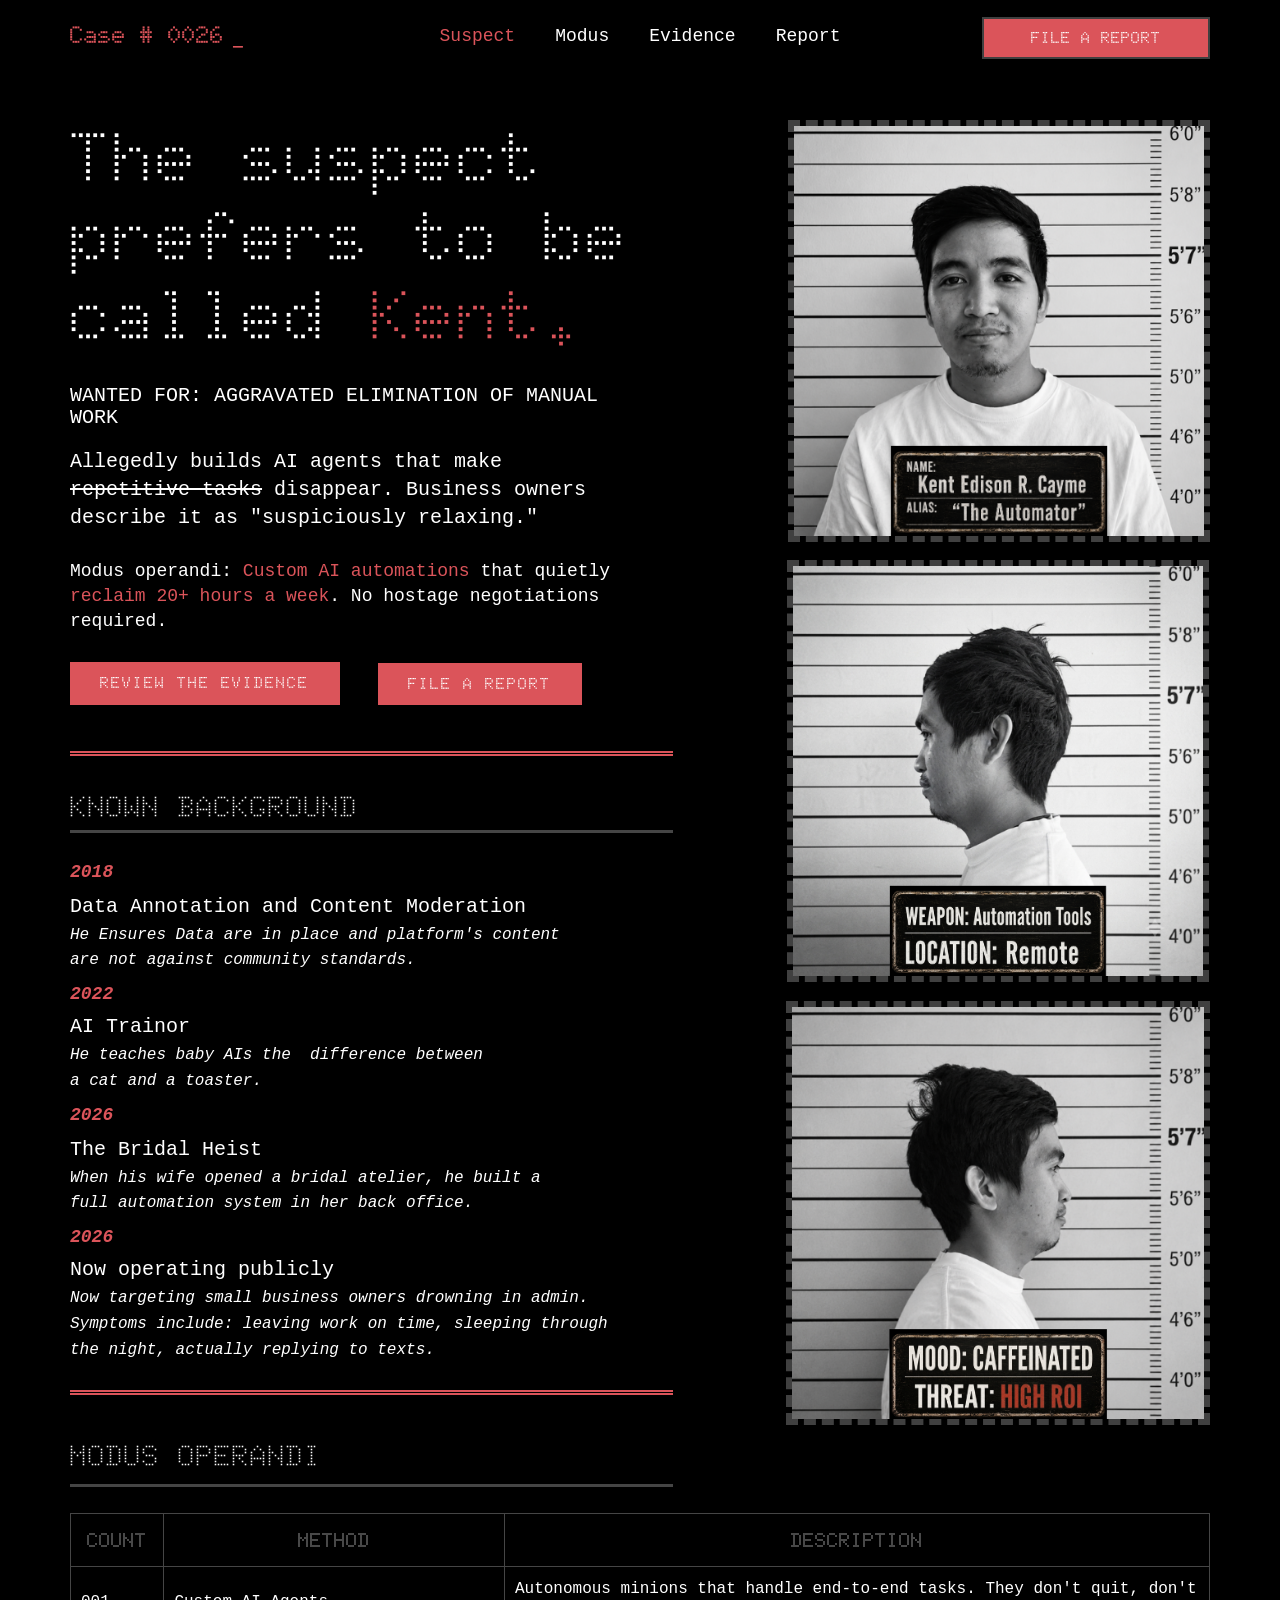
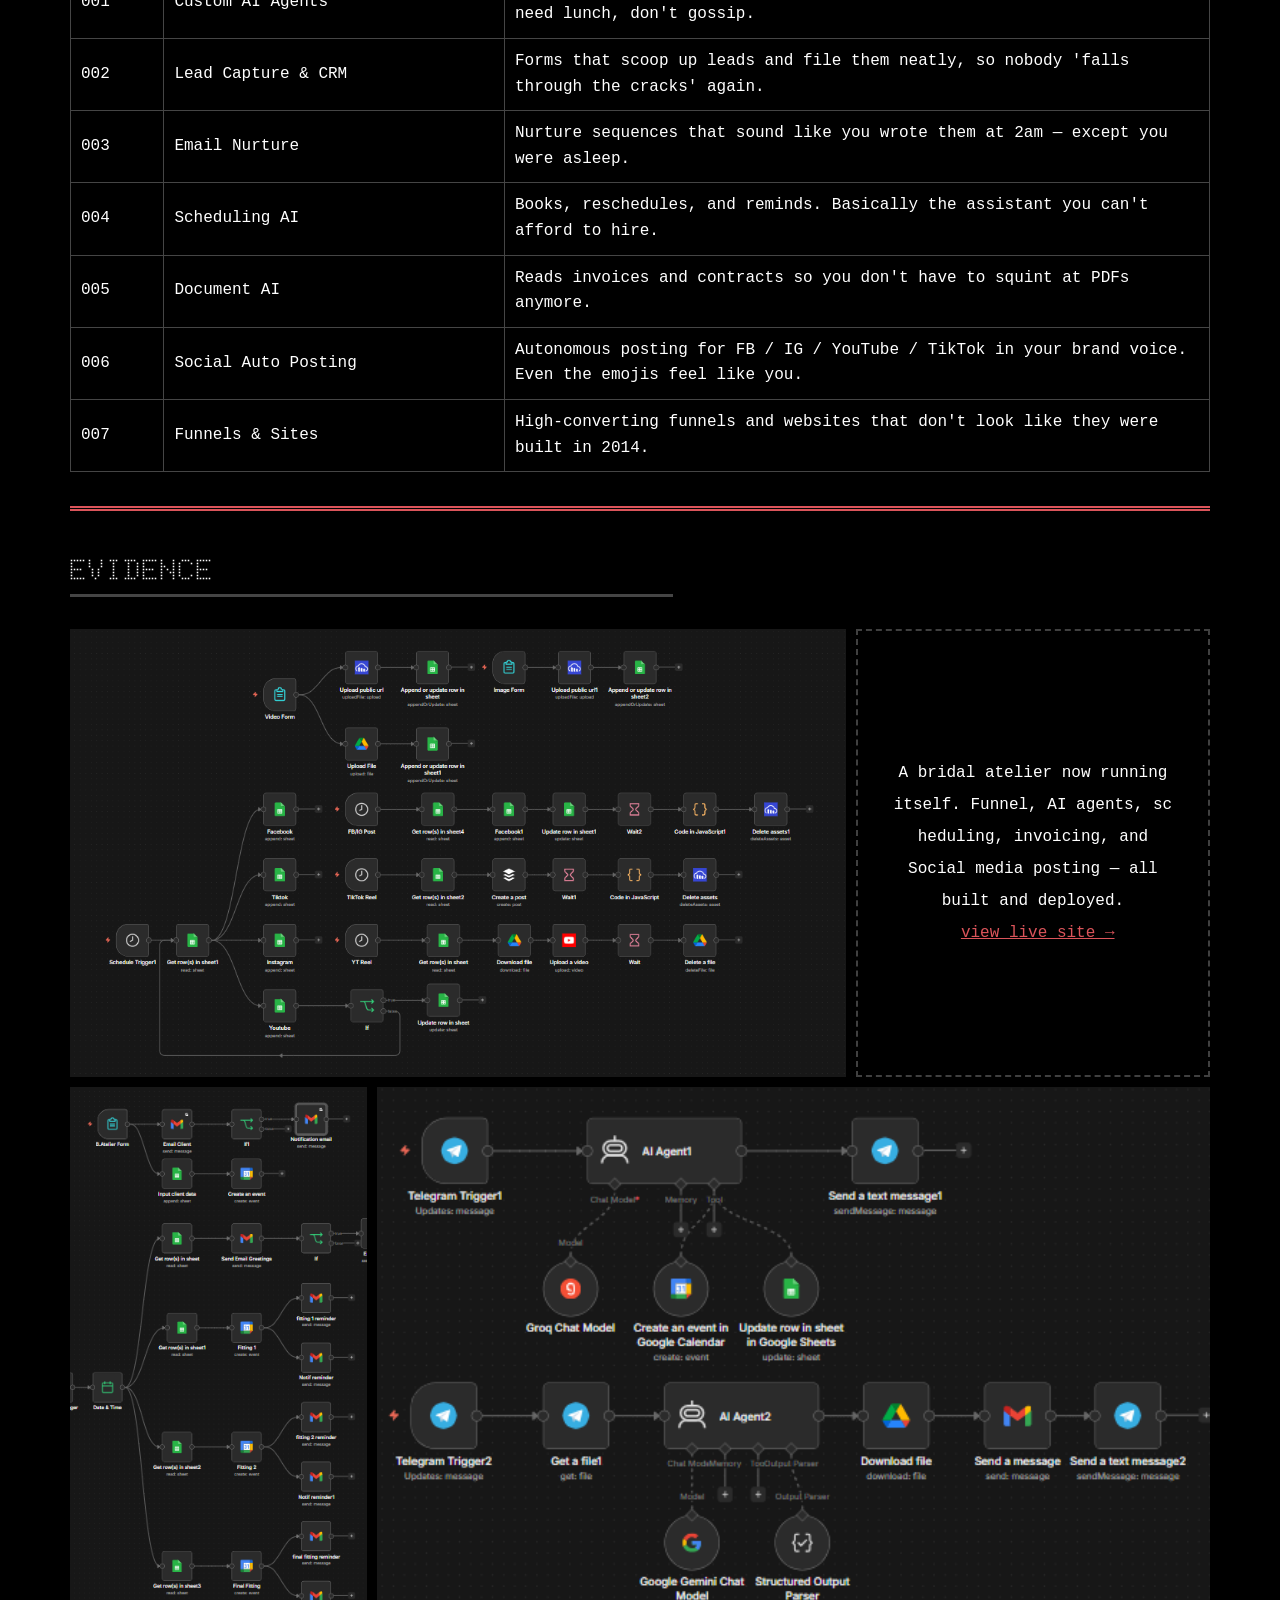
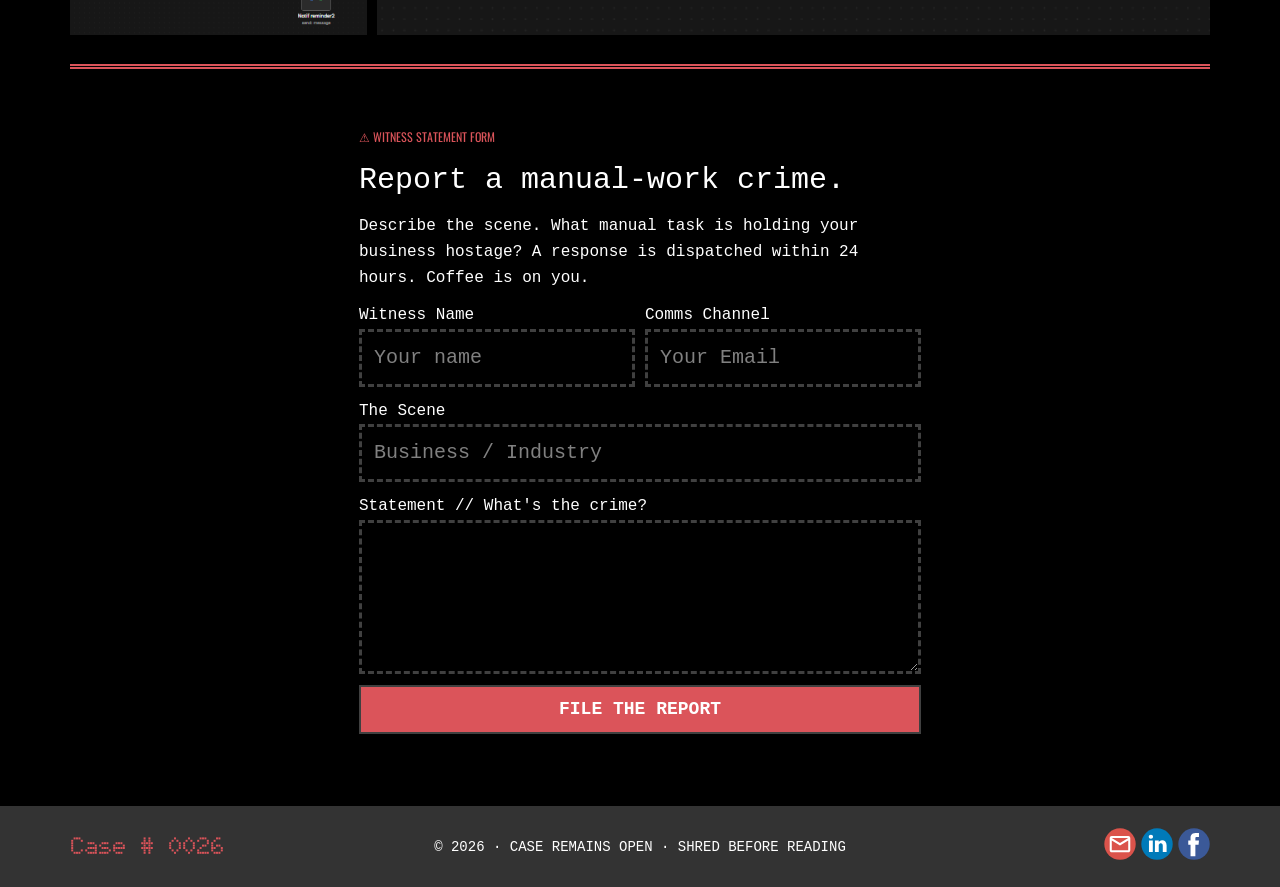
==== commit 1e9adcef: "Update index.html" ====
--- a/index.html
+++ b/index.html
@@ -292,7 +292,4 @@
         </div>
         <p class="u-custom-font u-font-courier-new u-text u-text-default u-text-2"> ©&nbsp;2026&nbsp;· CASE REMAINS OPEN · SHRED BEFORE READING</p>
       </div></footer>
-    <section class="u-backlink u-clearfix u-grey-80"> This <a href="https://nicepage.com/templates">Template</a> was created with Nicepage Builder 
-    </section>
-  
-</body></html>+</body></html>
